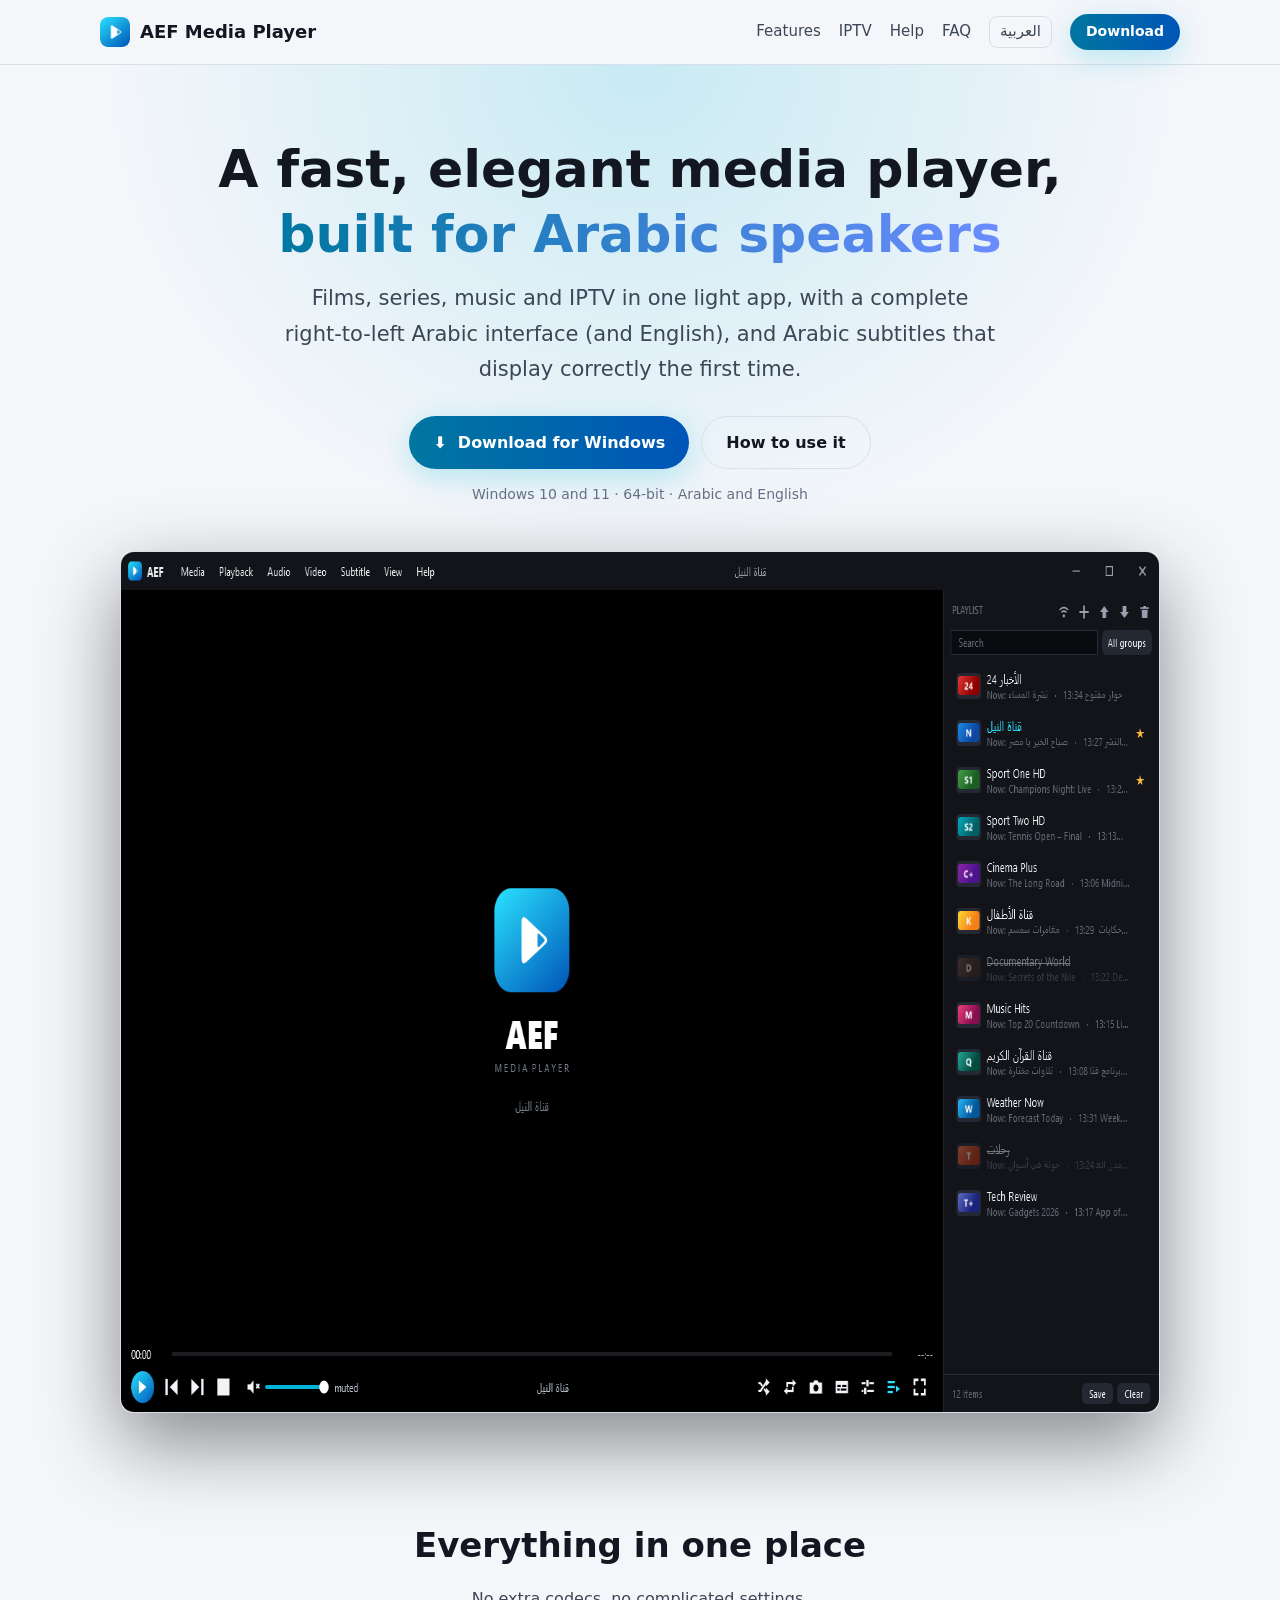
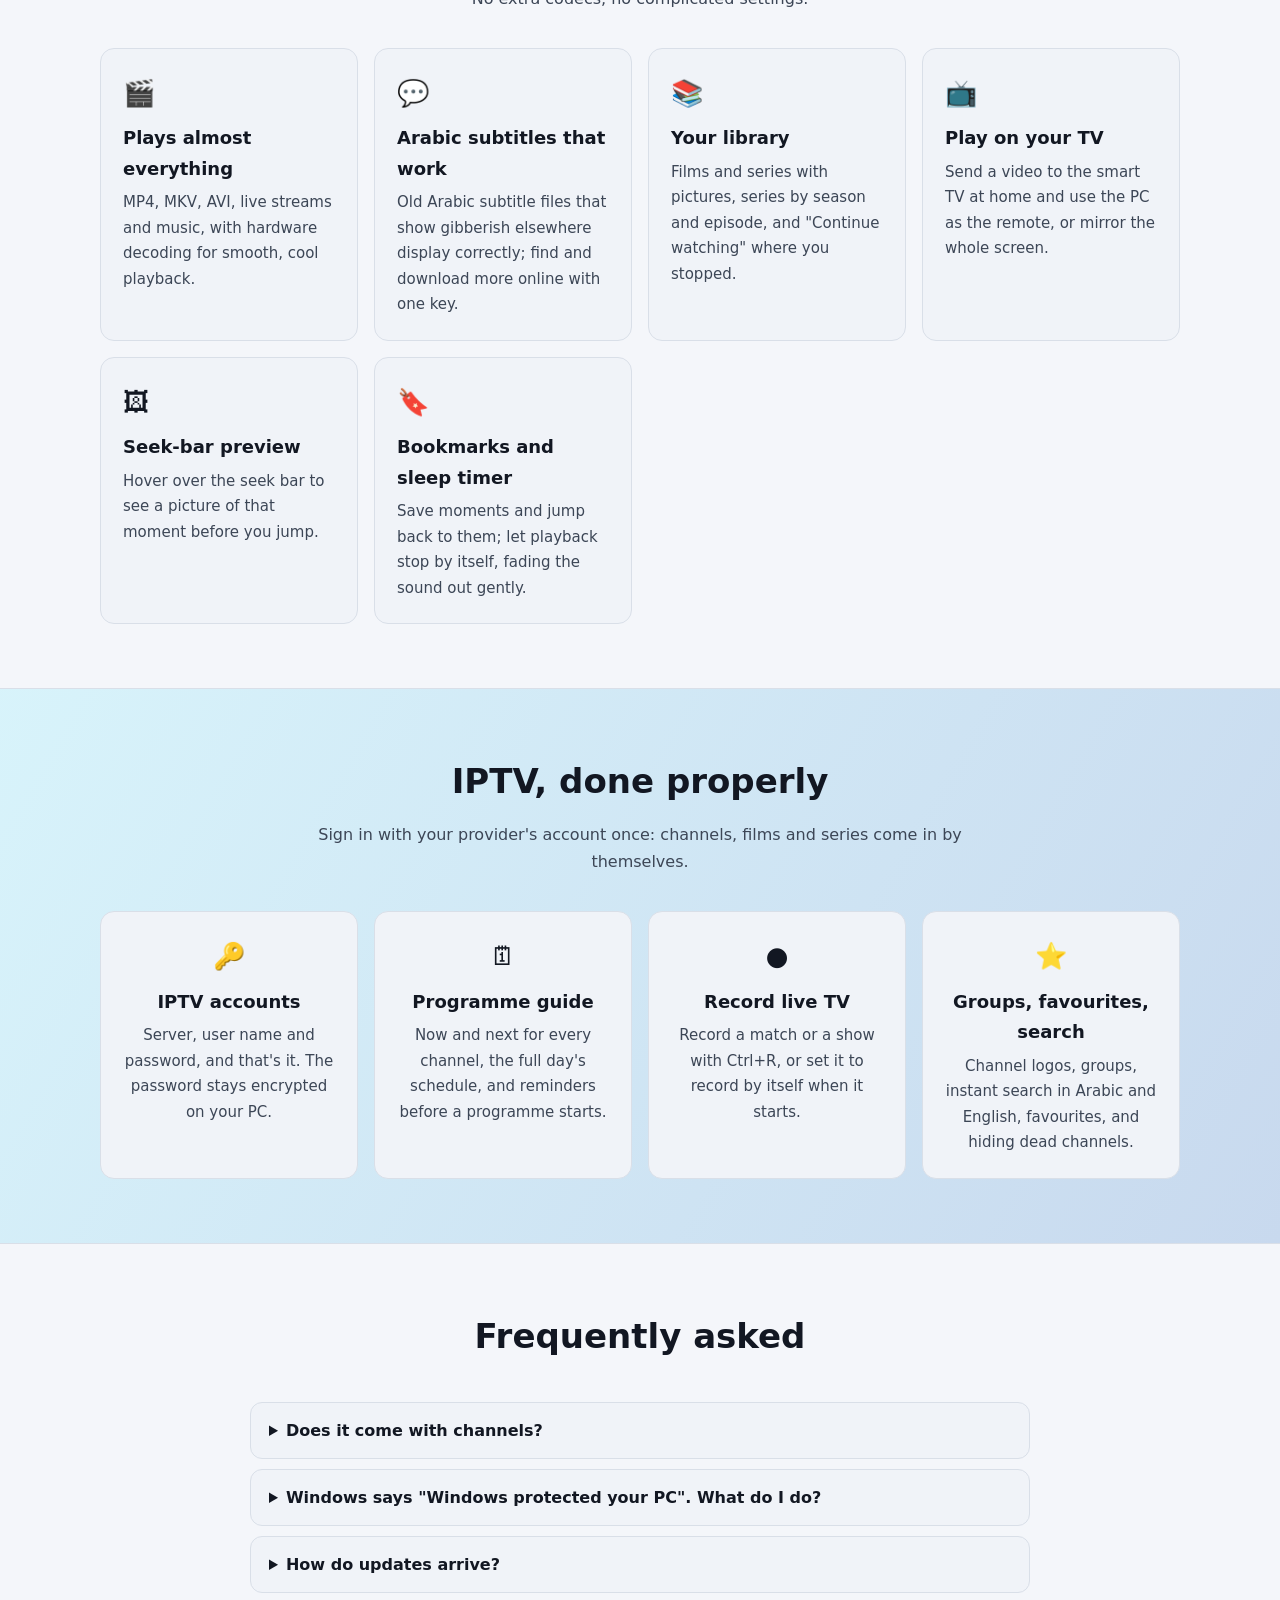
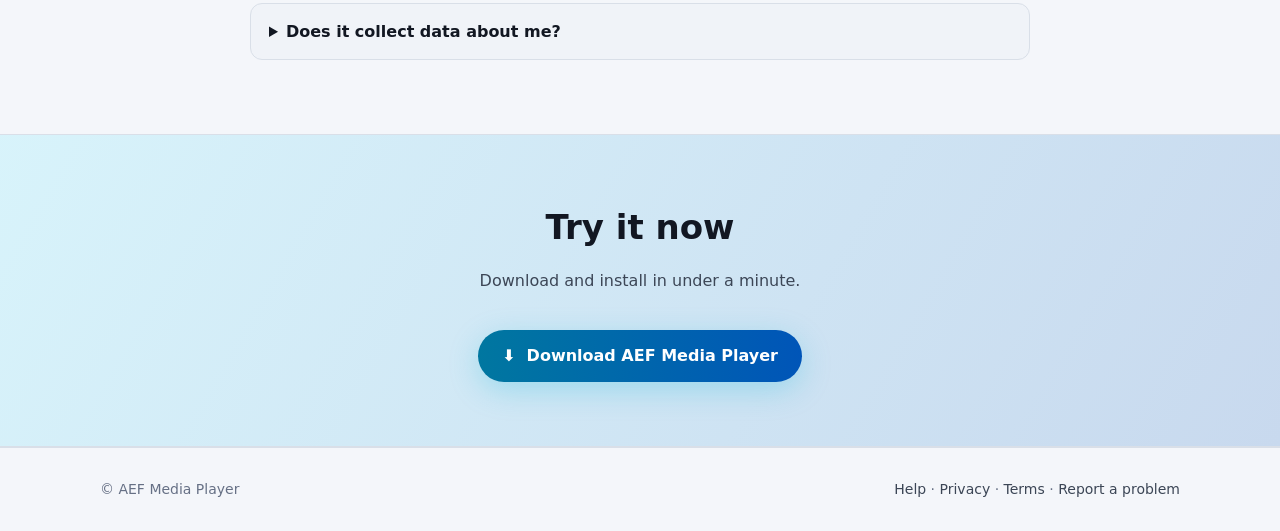
==== docs/en/index.html @ c0abb279 "Website: home, help, privacy and terms pages (Arabic and English) Co-Authored-By: Claude Opus 5.5 <n" ====
<!doctype html>
<html lang="en" dir="ltr">
<head>
<meta charset="utf-8">
<meta name="viewport" content="width=device-width, initial-scale=1">
<title>AEF Media Player — video, music and IPTV for Windows</title>
<meta name="description" content="A fast, elegant media player for Windows: video, music and IPTV, with a full Arabic interface and Arabic subtitles that just work. No ads.">
<meta property="og:title" content="AEF Media Player">
<meta property="og:description" content="Video, music and IPTV for Windows, made for Arabic speakers.">
<meta property="og:image" content="../assets/banner.png">
<link rel="icon" href="../assets/logo.png">
<link rel="alternate" hreflang="ar" href="../">
<link rel="stylesheet" href="../style.css">
</head>
<body>
<header class="top"><div class="wrap">
  <a class="brand" href="./"><img src="../assets/logo.png" alt="">AEF Media Player</a>
  <nav>
    <a href="#features">Features</a>
    <a href="#iptv">IPTV</a>
    <a href="help.html">Help</a>
    <a href="#faq">FAQ</a>
    <a class="lang" href="../" hreflang="ar">العربية</a>
    <a class="btn primary small cta" href="https://github.com/merofarahat923-coder/aef-media-player-releases/releases/latest">Download</a>
  </nav>
</div></header>

<main>
<div class="hero"><div class="wrap">
  <h1>A fast, elegant media player,<br><span>built for Arabic speakers</span></h1>
  <p class="lead">Films, series, music and IPTV in one light app, with a complete right-to-left Arabic interface (and English), and Arabic subtitles that display correctly the first time.</p>
  <div class="actions">
    <a class="btn primary" href="https://github.com/merofarahat923-coder/aef-media-player-releases/releases/latest">⬇&nbsp; Download for Windows</a>
    <a class="btn ghost" href="help.html">How to use it</a>
  </div>
  <div class="meta">Windows 10 and 11 · 64-bit · Arabic and English</div>
  <div class="shot"><img src="../assets/screenshot-en.png" alt="AEF Media Player with a channel list, logos and the programme guide" width="1440" height="860"></div>
</div></div>

<section id="features"><div class="wrap">
  <h2>Everything in one place</h2>
  <p class="sub">No extra codecs, no complicated settings.</p>
  <div class="grid">
    <div class="card"><div class="icon">🎬</div><h3>Plays almost everything</h3><p>MP4, MKV, AVI, live streams and music, with hardware decoding for smooth, cool playback.</p></div>
    <div class="card"><div class="icon">💬</div><h3>Arabic subtitles that work</h3><p>Old Arabic subtitle files that show gibberish elsewhere display correctly; find and download more online with one key.</p></div>
    <div class="card"><div class="icon">📚</div><h3>Your library</h3><p>Films and series with pictures, series by season and episode, and "Continue watching" where you stopped.</p></div>
    <div class="card"><div class="icon">📺</div><h3>Play on your TV</h3><p>Send a video to the smart TV at home and use the PC as the remote, or mirror the whole screen.</p></div>
    <div class="card"><div class="icon">🖼</div><h3>Seek-bar preview</h3><p>Hover over the seek bar to see a picture of that moment before you jump.</p></div>
    <div class="card"><div class="icon">🔖</div><h3>Bookmarks and sleep timer</h3><p>Save moments and jump back to them; let playback stop by itself, fading the sound out gently.</p></div>
  </div>
</div></section>

<section id="iptv" class="band"><div class="wrap">
  <h2>IPTV, done properly</h2>
  <p class="sub">Sign in with your provider's account once: channels, films and series come in by themselves.</p>
  <div class="grid">
    <div class="card"><div class="icon">🔑</div><h3>IPTV accounts</h3><p>Server, user name and password, and that's it. The password stays encrypted on your PC.</p></div>
    <div class="card"><div class="icon">🗓</div><h3>Programme guide</h3><p>Now and next for every channel, the full day's schedule, and reminders before a programme starts.</p></div>
    <div class="card"><div class="icon">●</div><h3>Record live TV</h3><p>Record a match or a show with Ctrl+R, or set it to record by itself when it starts.</p></div>
    <div class="card"><div class="icon">⭐</div><h3>Groups, favourites, search</h3><p>Channel logos, groups, instant search in Arabic and English, favourites, and hiding dead channels.</p></div>
  </div>
</div></section>

<section id="faq"><div class="wrap" style="max-width:820px">
  <h2>Frequently asked</h2>
  <p class="sub"></p>
  <details><summary>Does it come with channels?</summary><p>No. It is a player: it plays the channel list or IPTV account you get from your provider.</p></details>
  <details><summary>Windows says "Windows protected your PC". What do I do?</summary><p>Click "More info", then "Run anyway". This appears for new apps that are not yet code-signed.</p></details>
  <details><summary>How do updates arrive?</summary><p>The player checks once a day and offers new versions; every update is verified before it is installed.</p></details>
  <details><summary>Does it collect data about me?</summary><p>No. The <a href="privacy.html">privacy policy</a> lists exactly what it connects to and why.</p></details>
</div></section>

<section class="band"><div class="wrap">
  <h2>Try it now</h2>
  <p class="sub">Download and install in under a minute.</p>
  <div style="text-align:center"><a class="btn primary" href="https://github.com/merofarahat923-coder/aef-media-player-releases/releases/latest">⬇&nbsp; Download AEF Media Player</a></div>
</div></section>
</main>

<footer><div class="wrap">
  <div>© AEF Media Player</div>
  <div><a href="help.html">Help</a> · <a href="privacy.html">Privacy</a> · <a href="terms.html">Terms</a> · <a href="https://github.com/merofarahat923-coder/aef-media-player-releases/issues/new">Report a problem</a></div>
</div></footer>
</body>
</html>
---- docs/style.css ----
:root {
  --bg0: #0B0E15; --bg1: #10141D; --bg2: #171C28; --bg3: #222937; --line: #2A3242;
  --text: #EEF2F8; --mid: #B4BDCB; --low: #8590A2; --accent: #00B4D8; --accent-hi: #2BE3FF; --blue: #0055B8;
  --radius: 14px;
}
@media (prefers-color-scheme: light) {
  :root:not([data-theme="dark"]) {
    --bg0: #F4F6FA; --bg1: #FFFFFF; --bg2: #F0F3F8; --bg3: #E3E8F0; --line: #D9DFE8;
    --text: #121722; --mid: #3C4656; --low: #667085; --accent: #0091B3; --accent-hi: #0077A0;
  }
}
* { box-sizing: border-box; }
html { scroll-behavior: smooth; }
body {
  margin: 0; background: var(--bg0); color: var(--text);
  font: 16px/1.7 "Segoe UI", "Segoe UI Arabic", Tahoma, system-ui, sans-serif;
}
a { color: var(--accent-hi); text-decoration: none; }
a:hover { text-decoration: underline; }
img { max-width: 100%; display: block; }
.wrap { max-width: 1120px; margin: 0 auto; padding: 0 20px; }

/* Header */
header.top { position: sticky; top: 0; z-index: 10; background: color-mix(in srgb, var(--bg0) 88%, transparent); backdrop-filter: blur(10px); border-bottom: 1px solid var(--line); }
header.top .wrap { display: flex; align-items: center; gap: 22px; height: 64px; }
.brand { display: flex; align-items: center; gap: 10px; font-weight: 700; font-size: 18px; color: var(--text); }
.brand img { width: 30px; height: 30px; border-radius: 8px; }
header nav { display: flex; gap: 18px; margin-inline-start: auto; align-items: center; }
header nav a { color: var(--mid); font-size: 15px; }
header nav a.lang { border: 1px solid var(--line); border-radius: 8px; padding: 2px 10px; }
@media (max-width: 720px) { header nav a:not(.lang):not(.cta) { display: none; } }

.btn { display: inline-flex; align-items: center; gap: 10px; padding: 12px 24px; border-radius: 999px; font-weight: 600; font-size: 16px; border: 0; cursor: pointer; }
.btn.primary { background: linear-gradient(90deg, var(--accent-hi), var(--blue)); color: #fff; box-shadow: 0 8px 30px rgba(0, 180, 216, .25); }
.btn.primary:hover { text-decoration: none; filter: brightness(1.08); }
.btn.ghost { border: 1px solid var(--line); color: var(--text); }
.btn.small { padding: 6px 16px; font-size: 14px; }

/* Hero */
.hero { padding: 72px 0 40px; text-align: center; background: radial-gradient(60% 50% at 50% 0%, rgba(0, 180, 216, .18), transparent 70%); }
.hero h1 { font-size: clamp(30px, 5vw, 52px); line-height: 1.25; margin: 0 0 14px; }
.hero h1 span { background: linear-gradient(90deg, var(--accent-hi), #6B8CFF); -webkit-background-clip: text; background-clip: text; color: transparent; }
.hero p.lead { font-size: clamp(17px, 2.2vw, 21px); color: var(--mid); max-width: 720px; margin: 0 auto 28px; }
.hero .actions { display: flex; gap: 12px; justify-content: center; flex-wrap: wrap; }
.hero .meta { color: var(--low); font-size: 14px; margin-top: 14px; }
.shot { margin: 44px auto 0; border-radius: var(--radius); overflow: hidden; border: 1px solid var(--line); box-shadow: 0 30px 80px rgba(0, 0, 0, .45); max-width: 1040px; }

/* Sections */
section { padding: 64px 0; }
section h2 { font-size: clamp(24px, 3.4vw, 34px); text-align: center; margin: 0 0 10px; }
section p.sub { text-align: center; color: var(--mid); margin: 0 auto 36px; max-width: 680px; }
.grid { display: grid; grid-template-columns: repeat(auto-fit, minmax(240px, 1fr)); gap: 16px; }
.card { background: var(--bg2); border: 1px solid var(--line); border-radius: var(--radius); padding: 22px; }
.card .icon { font-size: 26px; }
.card h3 { margin: 8px 0 6px; font-size: 18px; }
.card p { margin: 0; color: var(--mid); font-size: 15px; }
.pair { display: grid; grid-template-columns: 1fr 1fr; gap: 16px; }
@media (max-width: 800px) { .pair { grid-template-columns: 1fr; } }
.pair img { border-radius: var(--radius); border: 1px solid var(--line); }

/* FAQ */
details { background: var(--bg2); border: 1px solid var(--line); border-radius: 12px; padding: 14px 18px; margin-bottom: 10px; }
summary { cursor: pointer; font-weight: 600; }
details p { color: var(--mid); margin: 10px 0 0; }

/* Download band */
.band { background: linear-gradient(120deg, rgba(43, 227, 255, .14), rgba(0, 85, 184, .18)); border-block: 1px solid var(--line); text-align: center; }

/* Documents (help, privacy, terms) */
.doc { max-width: 820px; margin: 0 auto; padding: 48px 20px 80px; }
.doc h1 { font-size: 34px; margin: 0 0 6px; }
.doc .updated { color: var(--low); font-size: 14px; margin-bottom: 30px; }
.doc h2 { font-size: 22px; margin: 36px 0 10px; text-align: start; }
.doc h3 { font-size: 17px; margin: 22px 0 6px; }
.doc p, .doc li { color: var(--mid); }
.doc .note { background: var(--bg2); border-inline-start: 4px solid var(--accent); border-radius: 8px; padding: 12px 16px; color: var(--mid); }
.doc table { width: 100%; border-collapse: collapse; margin: 10px 0; }
.doc td, .doc th { border-bottom: 1px solid var(--line); padding: 8px 6px; text-align: start; color: var(--mid); }
kbd { background: var(--bg3); border: 1px solid var(--line); border-bottom-width: 2px; border-radius: 6px; padding: 1px 7px; font: 13px Consolas, monospace; color: var(--text); white-space: nowrap; }
.toc { display: flex; flex-wrap: wrap; gap: 8px; margin: 10px 0 20px; }
.toc a { background: var(--bg2); border: 1px solid var(--line); border-radius: 999px; padding: 3px 12px; font-size: 14px; color: var(--mid); }

footer { border-top: 1px solid var(--line); padding: 30px 0; color: var(--low); font-size: 14px; }
footer .wrap { display: flex; flex-wrap: wrap; gap: 18px; justify-content: space-between; }
footer a { color: var(--mid); }
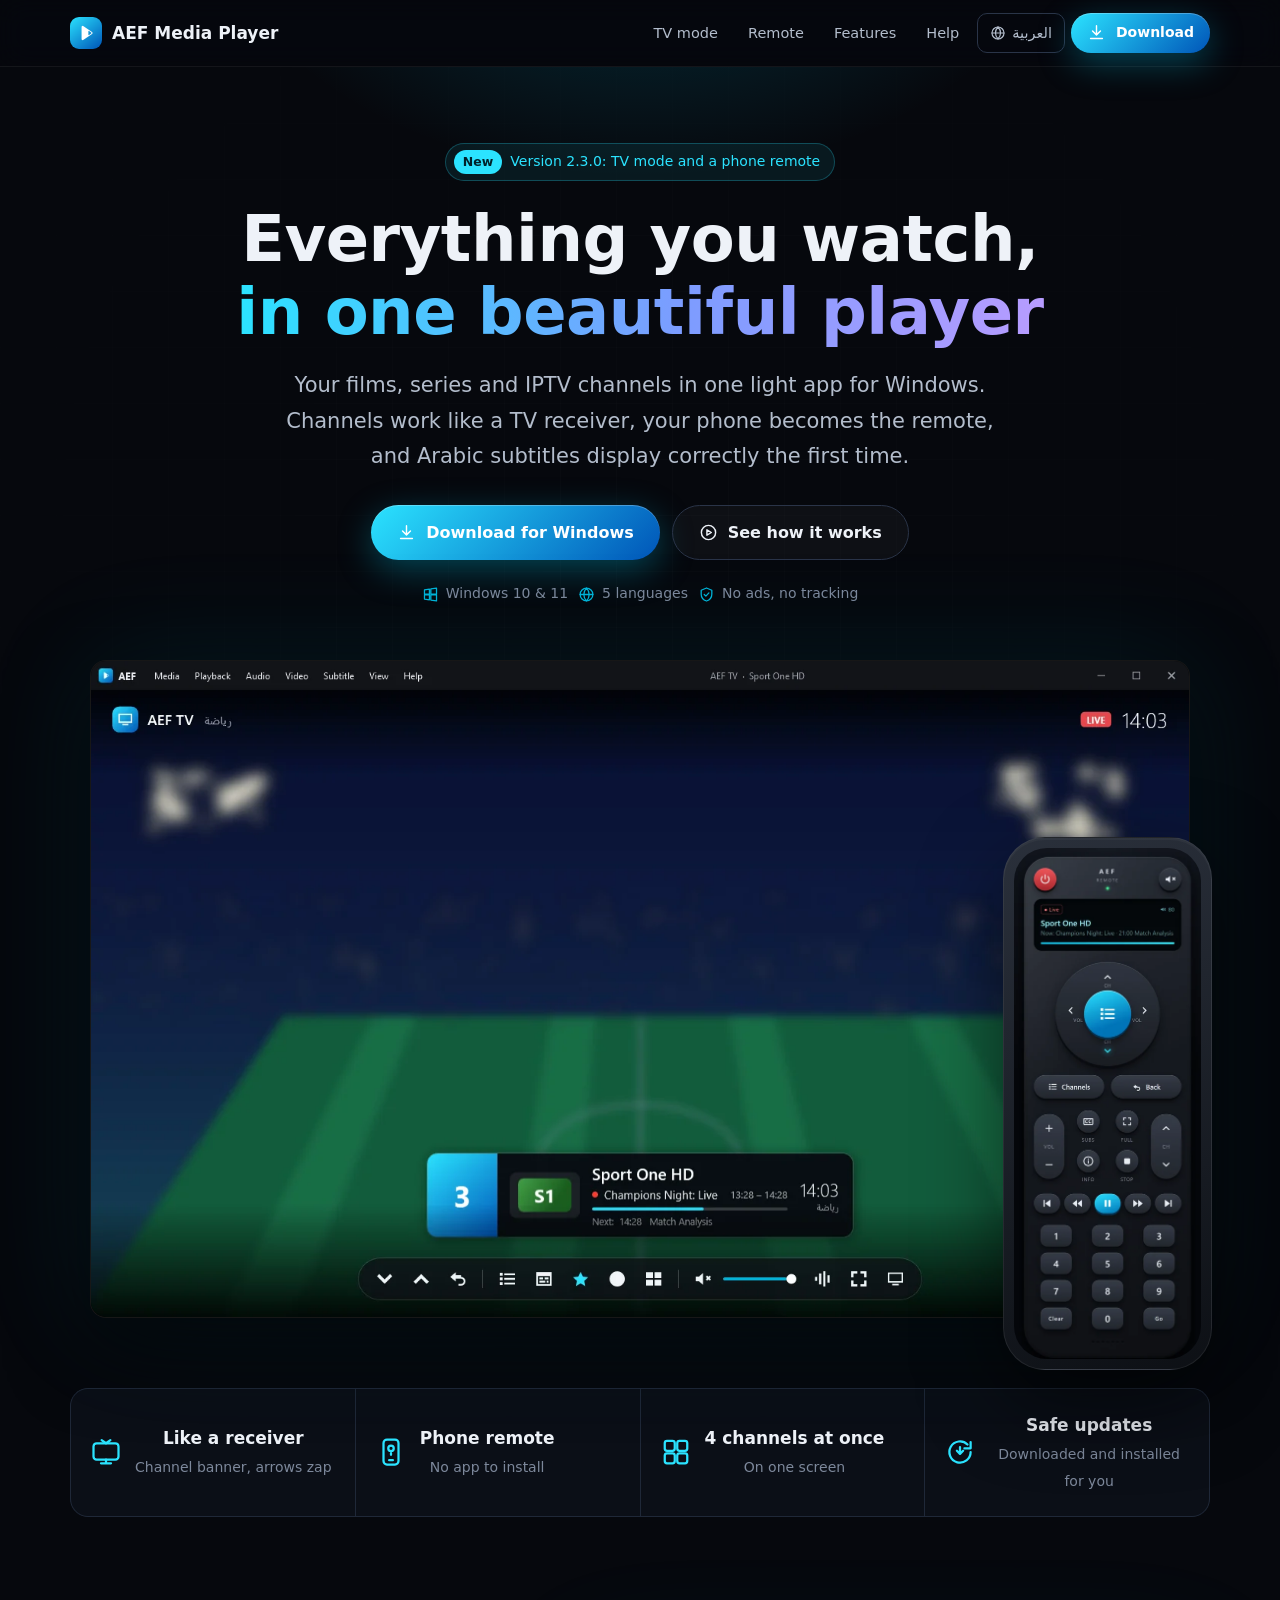
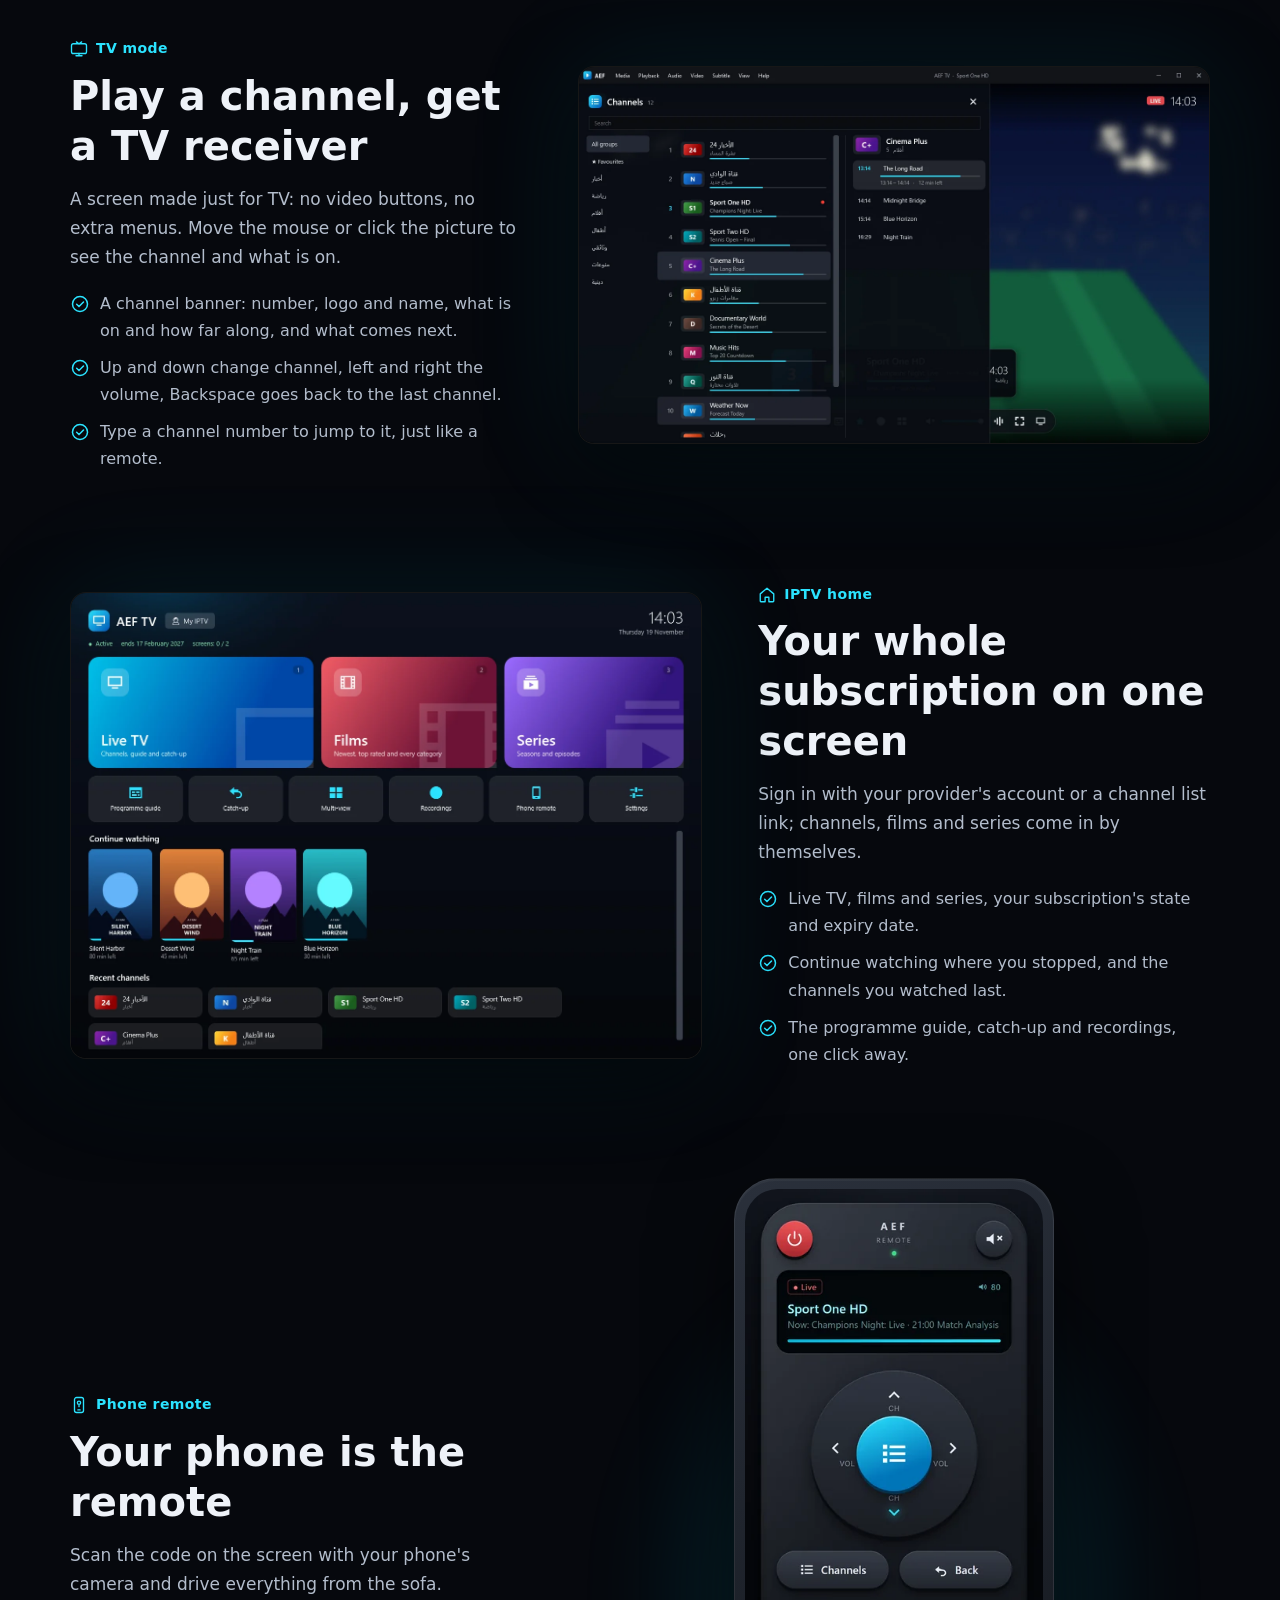
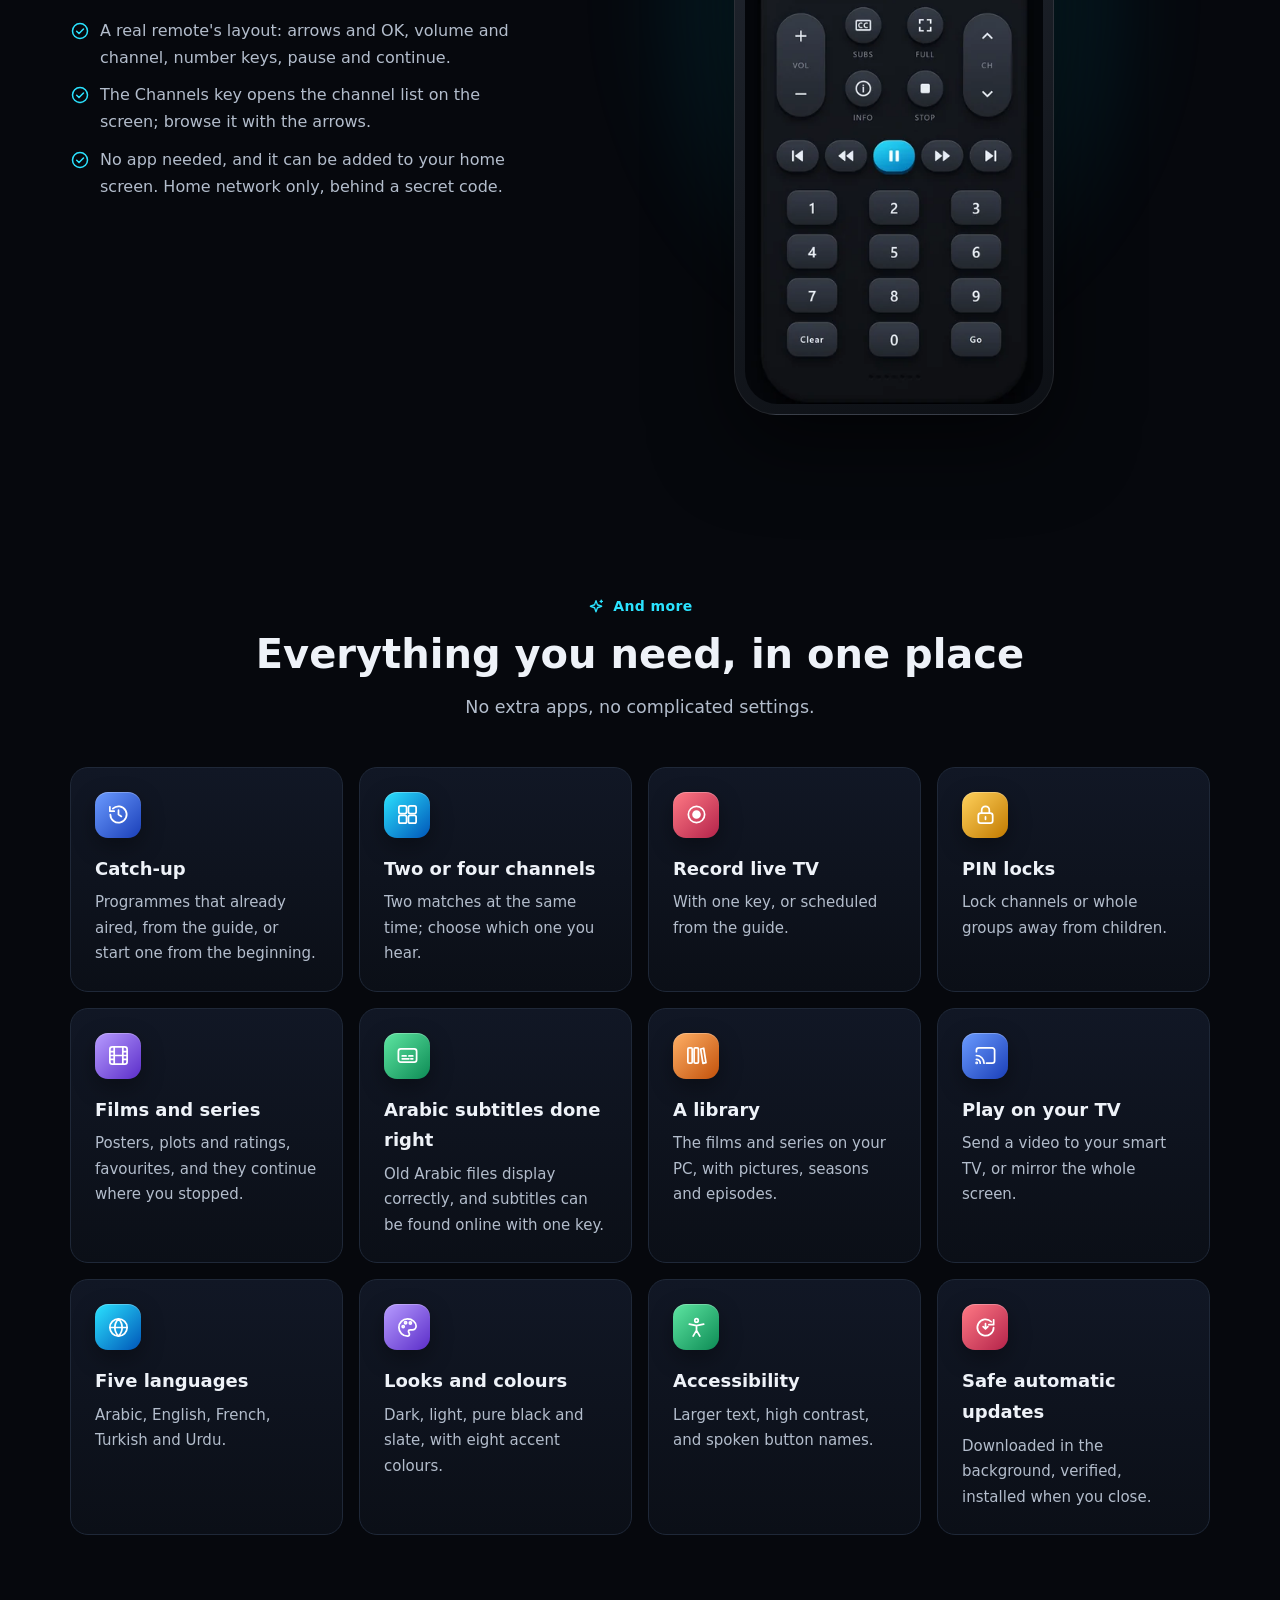
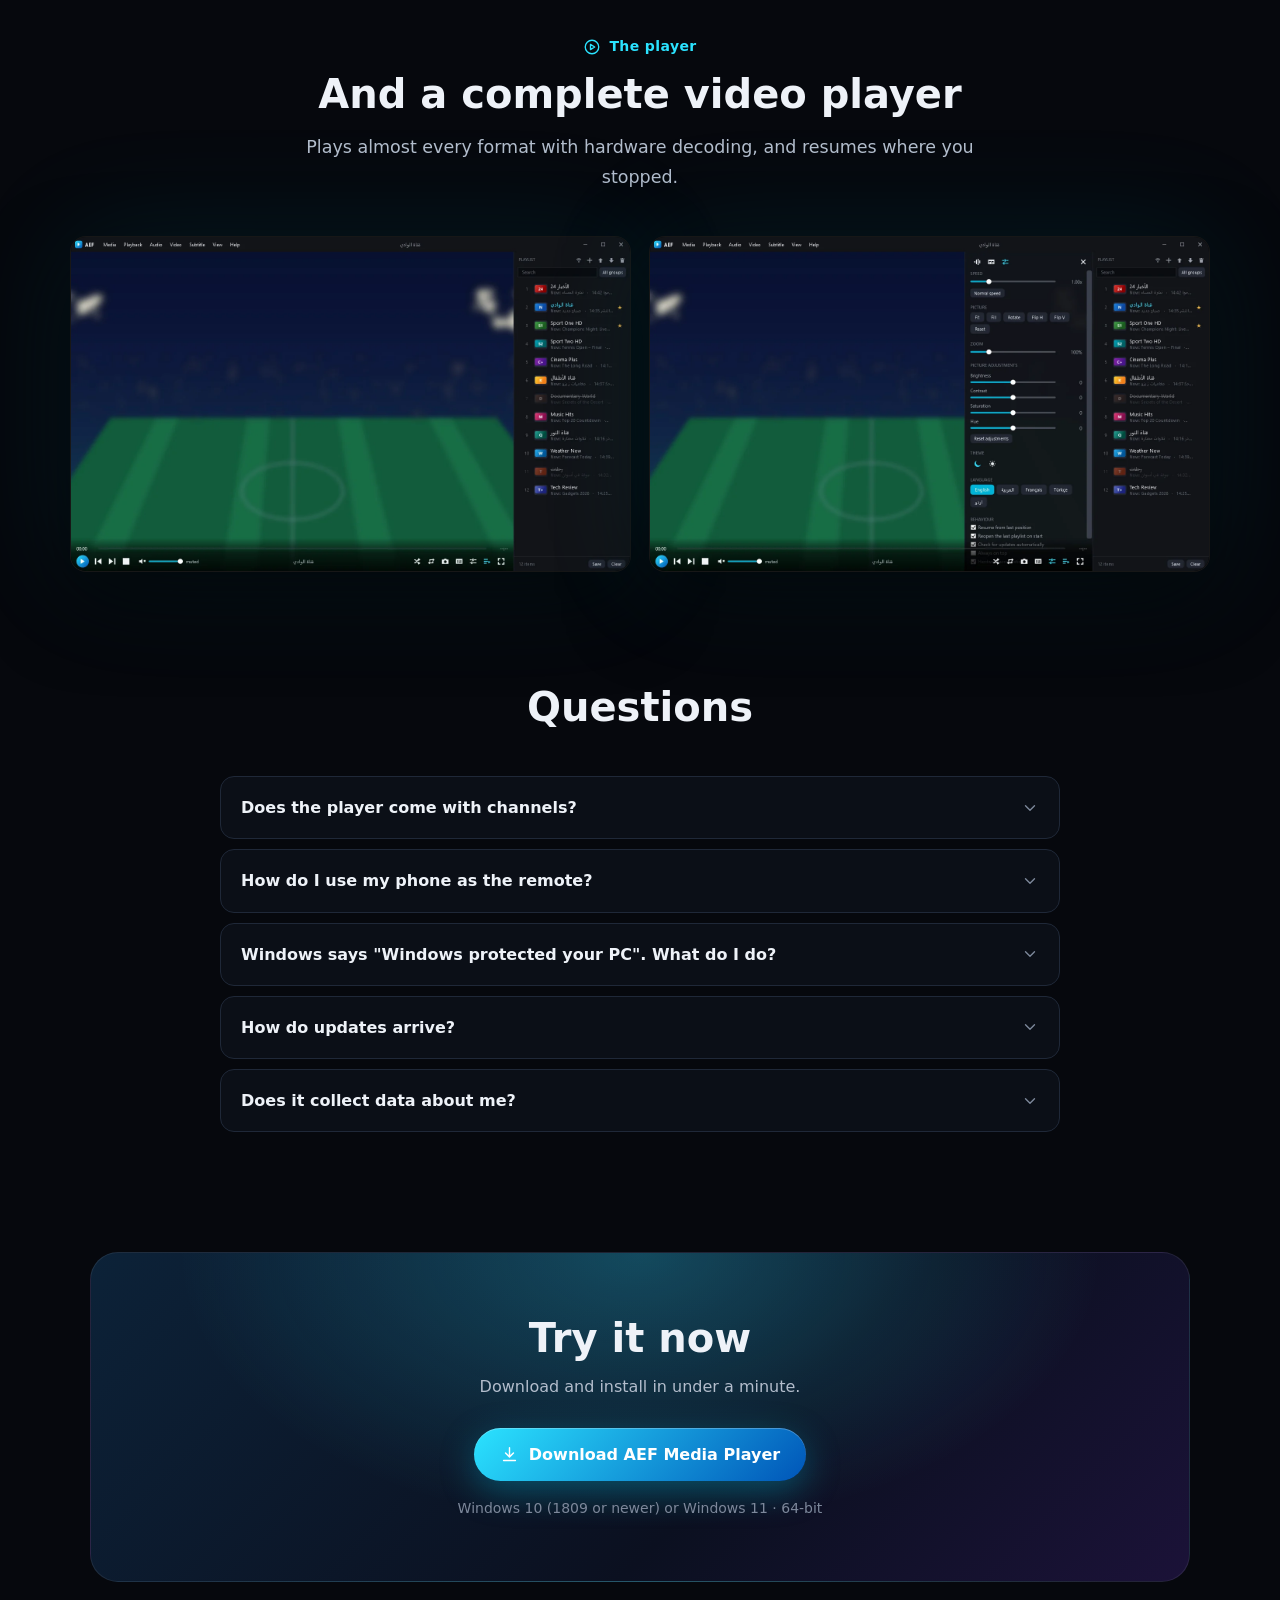
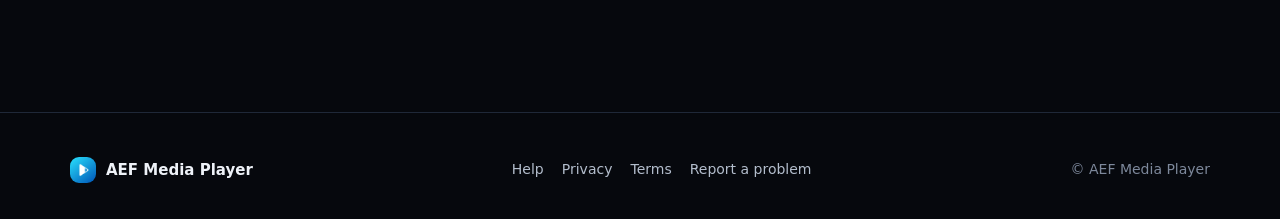
==== commit f1051b89: "Website and README redesigned for 2.3.0: modern layout, line icons, new pictures (TV mode, IPTV home" ====
--- a/docs/en/index.html
+++ b/docs/en/index.html
@@ -3,10 +3,11 @@
 <head>
 <meta charset="utf-8">
 <meta name="viewport" content="width=device-width, initial-scale=1">
-<title>AEF Media Player — video, music and IPTV for Windows</title>
-<meta name="description" content="A fast, elegant media player for Windows: video, music and IPTV, with a full Arabic interface and Arabic subtitles that just work. No ads.">
+<title>AEF Media Player — video, music and IPTV player for Windows</title>
+<meta name="description" content="A video, music and IPTV player for Windows: a TV-receiver mode for channels, a phone remote, programme guide, films and series, and Arabic subtitles that display correctly. No ads.">
+<meta name="theme-color" content="#06080D">
 <meta property="og:title" content="AEF Media Player">
-<meta property="og:description" content="Video, music and IPTV for Windows, made for Arabic speakers.">
+<meta property="og:description" content="Video, music and IPTV player for Windows">
 <meta property="og:image" content="../assets/banner.png">
 <link rel="icon" href="../assets/logo.png">
 <link rel="alternate" hreflang="ar" href="../">
@@ -16,70 +17,142 @@
 <header class="top"><div class="wrap">
   <a class="brand" href="./"><img src="../assets/logo.png" alt="">AEF Media Player</a>
   <nav>
-    <a href="#features">Features</a>
-    <a href="#iptv">IPTV</a>
-    <a href="help.html">Help</a>
-    <a href="#faq">FAQ</a>
-    <a class="lang" href="../" hreflang="ar">العربية</a>
-    <a class="btn primary small cta" href="https://github.com/merofarahat923-coder/aef-media-player-releases/releases/latest">Download</a>
+    <a class="hide-sm" href="#tv">TV mode</a>
+    <a class="hide-sm" href="#remote">Remote</a>
+    <a class="hide-sm" href="#features">Features</a>
+    <a class="hide-sm" href="help.html">Help</a>
+    <a class="lang" href="../" hreflang="ar"><svg class="ico"><use href="../assets/icons.svg#globe"/></svg><span>العربية</span></a>
+    <a class="btn primary small" href="https://github.com/merofarahat923-coder/aef-media-player-releases/releases/latest"><svg class="ico"><use href="../assets/icons.svg#download"/></svg>Download</a>
   </nav>
 </div></header>
 
 <main>
 <div class="hero"><div class="wrap">
-  <h1>A fast, elegant media player,<br><span>built for Arabic speakers</span></h1>
-  <p class="lead">Films, series, music and IPTV in one light app, with a complete right-to-left Arabic interface (and English), and Arabic subtitles that display correctly the first time.</p>
+  <a class="pill" href="https://github.com/merofarahat923-coder/aef-media-player-releases/releases/latest"><b>New</b> Version 2.3.0: TV mode and a phone remote</a>
+  <h1>Everything you watch,<br><span class="grad">in one beautiful player</span></h1>
+  <p class="lead">Your films, series and IPTV channels in one light app for Windows. Channels work like a TV receiver, your phone becomes the remote, and Arabic subtitles display correctly the first time.</p>
   <div class="actions">
-    <a class="btn primary" href="https://github.com/merofarahat923-coder/aef-media-player-releases/releases/latest">⬇&nbsp; Download for Windows</a>
-    <a class="btn ghost" href="help.html">How to use it</a>
+    <a class="btn primary" href="https://github.com/merofarahat923-coder/aef-media-player-releases/releases/latest"><svg class="ico"><use href="../assets/icons.svg#download"/></svg>Download for Windows</a>
+    <a class="btn ghost" href="#tv"><svg class="ico"><use href="../assets/icons.svg#play"/></svg>See how it works</a>
   </div>
-  <div class="meta">Windows 10 and 11 · 64-bit · Arabic and English</div>
-  <div class="shot"><img src="../assets/screenshot-en.png" alt="AEF Media Player with a channel list, logos and the programme guide" width="1440" height="860"></div>
+  <div class="chips">
+    <span><svg class="ico"><use href="../assets/icons.svg#windows"/></svg>Windows 10 &amp; 11</span>
+    <span><svg class="ico"><use href="../assets/icons.svg#globe"/></svg>5 languages</span>
+    <span><svg class="ico"><use href="../assets/icons.svg#shield"/></svg>No ads, no tracking</span>
+  </div>
+  <div class="stage">
+    <div class="frame"><img src="../assets/tv-en.webp" alt="TV mode: the channel banner with number, name and what is on, and the TV buttons below" width="1440" height="860"></div>
+    <div class="phone"><div class="phoneframe"><img src="../assets/remote-en.webp" alt="The phone remote" width="380" height="1040" loading="lazy"></div></div>
+  </div>
+  <div class="facts">
+    <div><svg class="ico"><use href="../assets/icons.svg#tv"/></svg><p style="margin:0"><b>Like a receiver</b><span>Channel banner, arrows zap</span></p></div>
+    <div><svg class="ico"><use href="../assets/icons.svg#phone"/></svg><p style="margin:0"><b>Phone remote</b><span>No app to install</span></p></div>
+    <div><svg class="ico"><use href="../assets/icons.svg#grid"/></svg><p style="margin:0"><b>4 channels at once</b><span>On one screen</span></p></div>
+    <div><svg class="ico"><use href="../assets/icons.svg#update"/></svg><p style="margin:0"><b>Safe updates</b><span>Downloaded and installed for you</span></p></div>
+  </div>
 </div></div>
 
+<section id="tv"><div class="wrap spot">
+  <div class="text">
+    <div class="eyebrow"><svg class="ico"><use href="../assets/icons.svg#tv"/></svg>TV mode</div>
+    <h2>Play a channel, get a TV receiver</h2>
+    <p>A screen made just for TV: no video buttons, no extra menus. Move the mouse or click the picture to see the channel and what is on.</p>
+    <ul>
+      <li><svg class="ico"><use href="../assets/icons.svg#check"/></svg>A channel banner: number, logo and name, what is on and how far along, and what comes next.</li>
+      <li><svg class="ico"><use href="../assets/icons.svg#check"/></svg>Up and down change channel, left and right the volume, Backspace goes back to the last channel.</li>
+      <li><svg class="ico"><use href="../assets/icons.svg#check"/></svg>Type a channel number to jump to it, just like a remote.</li>
+    </ul>
+  </div>
+  <div class="shot"><div class="frame"><img src="../assets/tv-list-en.webp" alt="The channel list over the picture: groups, channels with logos, and the chosen channel's programme guide" width="1440" height="860" loading="lazy"></div></div>
+</div></section>
+
+<section id="home" style="padding-top:20px"><div class="wrap spot flip">
+  <div class="text">
+    <div class="eyebrow"><svg class="ico"><use href="../assets/icons.svg#home"/></svg>IPTV home</div>
+    <h2>Your whole subscription on one screen</h2>
+    <p>Sign in with your provider's account or a channel list link; channels, films and series come in by themselves.</p>
+    <ul>
+      <li><svg class="ico"><use href="../assets/icons.svg#check"/></svg>Live TV, films and series, your subscription's state and expiry date.</li>
+      <li><svg class="ico"><use href="../assets/icons.svg#check"/></svg>Continue watching where you stopped, and the channels you watched last.</li>
+      <li><svg class="ico"><use href="../assets/icons.svg#check"/></svg>The programme guide, catch-up and recordings, one click away.</li>
+    </ul>
+  </div>
+  <div class="shot"><div class="frame"><img src="../assets/home-en.webp" alt="The IPTV home screen: Live TV, films, series and Continue watching" width="1320" height="1000" loading="lazy"></div></div>
+</div></section>
+
+<section id="remote" style="padding-top:20px"><div class="wrap spot">
+  <div class="text">
+    <div class="eyebrow"><svg class="ico"><use href="../assets/icons.svg#phone"/></svg>Phone remote</div>
+    <h2>Your phone is the remote</h2>
+    <p>Scan the code on the screen with your phone's camera and drive everything from the sofa.</p>
+    <ul>
+      <li><svg class="ico"><use href="../assets/icons.svg#check"/></svg>A real remote's layout: arrows and OK, volume and channel, number keys, pause and continue.</li>
+      <li><svg class="ico"><use href="../assets/icons.svg#check"/></svg>The Channels key opens the channel list on the screen; browse it with the arrows.</li>
+      <li><svg class="ico"><use href="../assets/icons.svg#check"/></svg>No app needed, and it can be added to your home screen. Home network only, behind a secret code.</li>
+    </ul>
+  </div>
+  <div class="shot"><div class="phoneframe"><img src="../assets/remote-en.webp" alt="The phone remote, laid out like a real one" width="380" height="1040" loading="lazy"></div></div>
+</div></section>
+
 <section id="features"><div class="wrap">
-  <h2>Everything in one place</h2>
-  <p class="sub">No extra codecs, no complicated settings.</p>
+  <div class="center">
+    <div class="eyebrow"><svg class="ico"><use href="../assets/icons.svg#spark"/></svg>And more</div>
+    <h2>Everything you need, in one place</h2>
+    <p class="sub">No extra apps, no complicated settings.</p>
+  </div>
   <div class="grid">
-    <div class="card"><div class="icon">🎬</div><h3>Plays almost everything</h3><p>MP4, MKV, AVI, live streams and music, with hardware decoding for smooth, cool playback.</p></div>
-    <div class="card"><div class="icon">💬</div><h3>Arabic subtitles that work</h3><p>Old Arabic subtitle files that show gibberish elsewhere display correctly; find and download more online with one key.</p></div>
-    <div class="card"><div class="icon">📚</div><h3>Your library</h3><p>Films and series with pictures, series by season and episode, and "Continue watching" where you stopped.</p></div>
-    <div class="card"><div class="icon">📺</div><h3>Play on your TV</h3><p>Send a video to the smart TV at home and use the PC as the remote, or mirror the whole screen.</p></div>
-    <div class="card"><div class="icon">🖼</div><h3>Seek-bar preview</h3><p>Hover over the seek bar to see a picture of that moment before you jump.</p></div>
-    <div class="card"><div class="icon">🔖</div><h3>Bookmarks and sleep timer</h3><p>Save moments and jump back to them; let playback stop by itself, fading the sound out gently.</p></div>
+    <div class="card"><div class="badge c-blue"><svg class="ico"><use href="../assets/icons.svg#catchup"/></svg></div><h3>Catch-up</h3><p>Programmes that already aired, from the guide, or start one from the beginning.</p></div>
+    <div class="card"><div class="badge"><svg class="ico"><use href="../assets/icons.svg#grid"/></svg></div><h3>Two or four channels</h3><p>Two matches at the same time; choose which one you hear.</p></div>
+    <div class="card"><div class="badge c-rose"><svg class="ico"><use href="../assets/icons.svg#record"/></svg></div><h3>Record live TV</h3><p>With one key, or scheduled from the guide.</p></div>
+    <div class="card"><div class="badge c-gold"><svg class="ico"><use href="../assets/icons.svg#lock"/></svg></div><h3>PIN locks</h3><p>Lock channels or whole groups away from children.</p></div>
+    <div class="card"><div class="badge c-violet"><svg class="ico"><use href="../assets/icons.svg#film"/></svg></div><h3>Films and series</h3><p>Posters, plots and ratings, favourites, and they continue where you stopped.</p></div>
+    <div class="card"><div class="badge c-green"><svg class="ico"><use href="../assets/icons.svg#subs"/></svg></div><h3>Arabic subtitles done right</h3><p>Old Arabic files display correctly, and subtitles can be found online with one key.</p></div>
+    <div class="card"><div class="badge c-orange"><svg class="ico"><use href="../assets/icons.svg#library"/></svg></div><h3>A library</h3><p>The films and series on your PC, with pictures, seasons and episodes.</p></div>
+    <div class="card"><div class="badge c-blue"><svg class="ico"><use href="../assets/icons.svg#cast"/></svg></div><h3>Play on your TV</h3><p>Send a video to your smart TV, or mirror the whole screen.</p></div>
+    <div class="card"><div class="badge"><svg class="ico"><use href="../assets/icons.svg#globe"/></svg></div><h3>Five languages</h3><p>Arabic, English, French, Turkish and Urdu.</p></div>
+    <div class="card"><div class="badge c-violet"><svg class="ico"><use href="../assets/icons.svg#palette"/></svg></div><h3>Looks and colours</h3><p>Dark, light, pure black and slate, with eight accent colours.</p></div>
+    <div class="card"><div class="badge c-green"><svg class="ico"><use href="../assets/icons.svg#access"/></svg></div><h3>Accessibility</h3><p>Larger text, high contrast, and spoken button names.</p></div>
+    <div class="card"><div class="badge c-rose"><svg class="ico"><use href="../assets/icons.svg#update"/></svg></div><h3>Safe automatic updates</h3><p>Downloaded in the background, verified, installed when you close.</p></div>
   </div>
 </div></section>
 
-<section id="iptv" class="band"><div class="wrap">
-  <h2>IPTV, done properly</h2>
-  <p class="sub">Sign in with your provider's account once: channels, films and series come in by themselves.</p>
-  <div class="grid">
-    <div class="card"><div class="icon">🔑</div><h3>IPTV accounts</h3><p>Server, user name and password, and that's it. The password stays encrypted on your PC.</p></div>
-    <div class="card"><div class="icon">🗓</div><h3>Programme guide</h3><p>Now and next for every channel, the full day's schedule, and reminders before a programme starts.</p></div>
-    <div class="card"><div class="icon">●</div><h3>Record live TV</h3><p>Record a match or a show with Ctrl+R, or set it to record by itself when it starts.</p></div>
-    <div class="card"><div class="icon">⭐</div><h3>Groups, favourites, search</h3><p>Channel logos, groups, instant search in Arabic and English, favourites, and hiding dead channels.</p></div>
+<section style="padding-top:10px"><div class="wrap">
+  <div class="center">
+    <div class="eyebrow"><svg class="ico"><use href="../assets/icons.svg#play"/></svg>The player</div>
+    <h2>And a complete video player</h2>
+    <p class="sub">Plays almost every format with hardware decoding, and resumes where you stopped.</p>
+  </div>
+  <div class="pair">
+    <div class="frame"><img src="../assets/screenshot-en.webp" alt="The player with the channel list" width="1440" height="860" loading="lazy"></div>
+    <div class="frame"><img src="../assets/screenshot-settings.webp" alt="Picture settings" width="1440" height="860" loading="lazy"></div>
   </div>
 </div></section>
 
-<section id="faq"><div class="wrap" style="max-width:820px">
-  <h2>Frequently asked</h2>
-  <p class="sub"></p>
-  <details><summary>Does it come with channels?</summary><p>No. It is a player: it plays the channel list or IPTV account you get from your provider.</p></details>
-  <details><summary>Windows says "Windows protected your PC". What do I do?</summary><p>Click "More info", then "Run anyway". This appears for new apps that are not yet code-signed.</p></details>
-  <details><summary>How do updates arrive?</summary><p>The player checks once a day and offers new versions; every update is verified before it is installed.</p></details>
-  <details><summary>Does it collect data about me?</summary><p>No. The <a href="privacy.html">privacy policy</a> lists exactly what it connects to and why.</p></details>
+<section id="faq" style="padding-top:20px"><div class="wrap">
+  <div class="center"><h2>Questions</h2><p class="sub"></p></div>
+  <div class="faq">
+    <details><summary>Does the player come with channels?<svg class="ico"><use href="../assets/icons.svg#chevron"/></svg></summary><p>No. It is a player only: it plays the IPTV account or channel list you get from your provider.</p></details>
+    <details><summary>How do I use my phone as the remote?<svg class="ico"><use href="../assets/icons.svg#chevron"/></svg></summary><p>Press <kbd>Ctrl</kbd>+<kbd>J</kbd> in the player and scan the code with your phone's camera. Both must be on the same Wi-Fi. From the remote page you can add it to your home screen.</p></details>
+    <details><summary>Windows says "Windows protected your PC". What do I do?<svg class="ico"><use href="../assets/icons.svg#chevron"/></svg></summary><p>Click "More info", then "Run anyway". This appears for new apps that are not yet code-signed.</p></details>
+    <details><summary>How do updates arrive?<svg class="ico"><use href="../assets/icons.svg#chevron"/></svg></summary><p>Once a day the player checks for a new version; if there is one it downloads it in the background, verifies it, and installs it when you close the player. To be asked first, turn off "Install updates by themselves" in Settings.</p></details>
+    <details><summary>Does it collect data about me?<svg class="ico"><use href="../assets/icons.svg#chevron"/></svg></summary><p>No. The <a href="privacy.html">privacy policy</a> says exactly whom the player talks to, and why.</p></details>
+  </div>
 </div></section>
 
-<section class="band"><div class="wrap">
-  <h2>Try it now</h2>
-  <p class="sub">Download and install in under a minute.</p>
-  <div style="text-align:center"><a class="btn primary" href="https://github.com/merofarahat923-coder/aef-media-player-releases/releases/latest">⬇&nbsp; Download AEF Media Player</a></div>
+<section style="padding-top:20px"><div class="wrap">
+  <div class="cta">
+    <h2>Try it now</h2>
+    <p>Download and install in under a minute.</p>
+    <a class="btn primary" href="https://github.com/merofarahat923-coder/aef-media-player-releases/releases/latest"><svg class="ico"><use href="../assets/icons.svg#download"/></svg>Download AEF Media Player</a>
+    <div class="small">Windows 10 (1809 or newer) or Windows 11 · 64-bit</div>
+  </div>
 </div></section>
 </main>
 
 <footer><div class="wrap">
+  <a class="brand" href="./"><img src="../assets/logo.png" alt="">AEF Media Player</a>
+  <nav><a href="help.html">Help</a><a href="privacy.html">Privacy</a><a href="terms.html">Terms</a><a href="https://github.com/merofarahat923-coder/aef-media-player-releases/issues/new">Report a problem</a></nav>
   <div>© AEF Media Player</div>
-  <div><a href="help.html">Help</a> · <a href="privacy.html">Privacy</a> · <a href="terms.html">Terms</a> · <a href="https://github.com/merofarahat923-coder/aef-media-player-releases/issues/new">Report a problem</a></div>
 </div></footer>
 </body>
 </html>
--- a/docs/style.css
+++ b/docs/style.css
@@ -1,85 +1,179 @@
+/* AEF Media Player website: dark, calm, one accent (the app's cyan), line icons. */
 :root {
-  --bg0: #0B0E15; --bg1: #10141D; --bg2: #171C28; --bg3: #222937; --line: #2A3242;
-  --text: #EEF2F8; --mid: #B4BDCB; --low: #8590A2; --accent: #00B4D8; --accent-hi: #2BE3FF; --blue: #0055B8;
-  --radius: 14px;
-}
-@media (prefers-color-scheme: light) {
-  :root:not([data-theme="dark"]) {
-    --bg0: #F4F6FA; --bg1: #FFFFFF; --bg2: #F0F3F8; --bg3: #E3E8F0; --line: #D9DFE8;
-    --text: #121722; --mid: #3C4656; --low: #667085; --accent: #0091B3; --accent-hi: #0077A0;
-  }
+  --bg0: #06080D; --bg1: #0B0F17; --bg2: #111725; --bg3: #18202F; --line: #1F2838; --line2: #2A3448;
+  --text: #EEF2F8; --mid: #B3BDCC; --low: #7D889B;
+  --accent: #00B4D8; --accent-hi: #2BE3FF; --blue: #0055B8; --violet: #8B5CF6; --rose: #F25C66;
+  --radius: 18px; --radius-sm: 12px;
+  --shadow: 0 30px 80px rgba(0, 0, 0, .55), 0 2px 0 rgba(255, 255, 255, .03) inset;
 }
 * { box-sizing: border-box; }
 html { scroll-behavior: smooth; }
 body {
   margin: 0; background: var(--bg0); color: var(--text);
-  font: 16px/1.7 "Segoe UI", "Segoe UI Arabic", Tahoma, system-ui, sans-serif;
+  font: 16px/1.7 "Segoe UI Variable Text", "Segoe UI", "Segoe UI Arabic", Tahoma, system-ui, sans-serif;
+  -webkit-font-smoothing: antialiased; overflow-x: hidden;
 }
 a { color: var(--accent-hi); text-decoration: none; }
 a:hover { text-decoration: underline; }
-img { max-width: 100%; display: block; }
-.wrap { max-width: 1120px; margin: 0 auto; padding: 0 20px; }
+img { max-width: 100%; display: block; height: auto; }
+.wrap { max-width: 1180px; margin: 0 auto; padding: 0 20px; }
+.ico { width: 22px; height: 22px; fill: none; stroke: currentColor; stroke-width: 1.8; stroke-linecap: round; stroke-linejoin: round; flex: none; }
+.ico.fill { fill: currentColor; stroke: none; }
 
-/* Header */
-header.top { position: sticky; top: 0; z-index: 10; background: color-mix(in srgb, var(--bg0) 88%, transparent); backdrop-filter: blur(10px); border-bottom: 1px solid var(--line); }
-header.top .wrap { display: flex; align-items: center; gap: 22px; height: 64px; }
-.brand { display: flex; align-items: center; gap: 10px; font-weight: 700; font-size: 18px; color: var(--text); }
-.brand img { width: 30px; height: 30px; border-radius: 8px; }
-header nav { display: flex; gap: 18px; margin-inline-start: auto; align-items: center; }
-header nav a { color: var(--mid); font-size: 15px; }
-header nav a.lang { border: 1px solid var(--line); border-radius: 8px; padding: 2px 10px; }
-@media (max-width: 720px) { header nav a:not(.lang):not(.cta) { display: none; } }
+/* ---------- header ---------- */
+header.top { position: sticky; top: 0; z-index: 20; background: rgba(6, 8, 13, .72); backdrop-filter: saturate(160%) blur(14px); -webkit-backdrop-filter: saturate(160%) blur(14px); border-bottom: 1px solid rgba(255, 255, 255, .06); }
+header.top .wrap { display: flex; align-items: center; gap: 22px; height: 66px; }
+.brand { display: flex; align-items: center; gap: 10px; font-weight: 700; font-size: 17px; color: var(--text); white-space: nowrap; }
+.brand:hover { text-decoration: none; }
+.brand img { width: 32px; height: 32px; border-radius: 9px; }
+header nav { display: flex; gap: 6px; margin-inline-start: auto; align-items: center; }
+header nav a { color: var(--mid); font-size: 14.5px; padding: 7px 12px; border-radius: 10px; }
+header nav a:hover { color: var(--text); background: rgba(255, 255, 255, .05); text-decoration: none; }
+header nav a.lang { display: inline-flex; align-items: center; gap: 6px; border: 1px solid var(--line2); }
+header nav a.lang .ico { width: 16px; height: 16px; }
+@media (max-width: 860px) { header nav a.hide-sm { display: none; } }
 
-.btn { display: inline-flex; align-items: center; gap: 10px; padding: 12px 24px; border-radius: 999px; font-weight: 600; font-size: 16px; border: 0; cursor: pointer; }
-.btn.primary { background: linear-gradient(90deg, var(--accent-hi), var(--blue)); color: #fff; box-shadow: 0 8px 30px rgba(0, 180, 216, .25); }
-.btn.primary:hover { text-decoration: none; filter: brightness(1.08); }
-.btn.ghost { border: 1px solid var(--line); color: var(--text); }
-.btn.small { padding: 6px 16px; font-size: 14px; }
+/* ---------- buttons ---------- */
+.btn { display: inline-flex; align-items: center; gap: 10px; padding: 13px 26px; border-radius: 999px; font-weight: 600; font-size: 16px; border: 0; cursor: pointer; transition: transform .15s, box-shadow .15s, filter .15s; color: var(--text); }
+.btn:hover { text-decoration: none; transform: translateY(-1px); }
+.btn.primary { background: linear-gradient(135deg, var(--accent-hi), var(--blue)); color: #fff; box-shadow: 0 10px 34px rgba(0, 180, 216, .35), inset 0 1px 0 rgba(255, 255, 255, .25); }
+.btn.primary:hover { filter: brightness(1.08); box-shadow: 0 14px 40px rgba(0, 180, 216, .45); }
+.btn.ghost { border: 1px solid var(--line2); background: rgba(255, 255, 255, .03); }
+.btn.ghost:hover { background: rgba(255, 255, 255, .07); }
+.btn.small { padding: 8px 16px; font-size: 14px; }
+.btn .ico { width: 19px; height: 19px; }
 
-/* Hero */
-.hero { padding: 72px 0 40px; text-align: center; background: radial-gradient(60% 50% at 50% 0%, rgba(0, 180, 216, .18), transparent 70%); }
-.hero h1 { font-size: clamp(30px, 5vw, 52px); line-height: 1.25; margin: 0 0 14px; }
-.hero h1 span { background: linear-gradient(90deg, var(--accent-hi), #6B8CFF); -webkit-background-clip: text; background-clip: text; color: transparent; }
-.hero p.lead { font-size: clamp(17px, 2.2vw, 21px); color: var(--mid); max-width: 720px; margin: 0 auto 28px; }
-.hero .actions { display: flex; gap: 12px; justify-content: center; flex-wrap: wrap; }
-.hero .meta { color: var(--low); font-size: 14px; margin-top: 14px; }
-.shot { margin: 44px auto 0; border-radius: var(--radius); overflow: hidden; border: 1px solid var(--line); box-shadow: 0 30px 80px rgba(0, 0, 0, .45); max-width: 1040px; }
+/* ---------- hero ---------- */
+.hero { position: relative; padding: 76px 0 30px; text-align: center; overflow: hidden; }
+.hero::before { content: ""; position: absolute; inset: -30% -10% auto; height: 900px; pointer-events: none;
+  background: radial-gradient(40% 45% at 50% 30%, rgba(0, 180, 216, .26), transparent 70%), radial-gradient(30% 35% at 78% 20%, rgba(139, 92, 246, .18), transparent 70%), radial-gradient(28% 30% at 18% 28%, rgba(0, 85, 184, .25), transparent 70%); }
+.hero::after { content: ""; position: absolute; inset: 0; pointer-events: none; opacity: .35;
+  background-image: linear-gradient(rgba(255, 255, 255, .04) 1px, transparent 1px), linear-gradient(90deg, rgba(255, 255, 255, .04) 1px, transparent 1px);
+  background-size: 56px 56px; mask-image: radial-gradient(60% 50% at 50% 30%, #000, transparent); -webkit-mask-image: radial-gradient(60% 50% at 50% 30%, #000, transparent); }
+.hero .wrap { position: relative; z-index: 1; }
+.pill { display: inline-flex; align-items: center; gap: 8px; padding: 6px 14px 6px 8px; border-radius: 999px; background: rgba(43, 227, 255, .08); border: 1px solid rgba(43, 227, 255, .25); color: var(--accent-hi); font-size: 14px; margin-bottom: 22px; }
+[dir="rtl"] .pill { padding: 6px 8px 6px 14px; }
+.pill b { background: var(--accent-hi); color: #00222B; border-radius: 999px; padding: 1px 9px; font-size: 12.5px; }
+.pill:hover { text-decoration: none; background: rgba(43, 227, 255, .14); }
+.hero h1 { font-size: clamp(34px, 5.6vw, 64px); line-height: 1.15; margin: 0 0 18px; letter-spacing: -.5px; }
+[dir="rtl"] .hero h1 { letter-spacing: 0; line-height: 1.3; }
+.grad { background: linear-gradient(90deg, var(--accent-hi), #7C9CFF 55%, #B79CFF); -webkit-background-clip: text; background-clip: text; color: transparent; }
+.hero p.lead { font-size: clamp(17px, 2.1vw, 21px); color: var(--mid); max-width: 740px; margin: 0 auto 30px; }
+.actions { display: flex; gap: 12px; justify-content: center; flex-wrap: wrap; }
+.chips { display: flex; gap: 10px; justify-content: center; flex-wrap: wrap; margin-top: 22px; }
+.chips span { display: inline-flex; align-items: center; gap: 7px; color: var(--low); font-size: 14px; }
+.chips .ico { width: 17px; height: 17px; color: var(--accent); }
+.stage { position: relative; margin: 54px auto 0; max-width: 1100px; }
+.frame { border-radius: 16px; overflow: hidden; border: 1px solid rgba(255, 255, 255, .09); box-shadow: var(--shadow), 0 0 120px rgba(0, 180, 216, .12); background: #000; }
+.stage .phone { position: absolute; width: 19%; min-width: 120px; bottom: -8%; inset-inline-end: -2%; }
+@media (max-width: 720px) { .stage .phone { display: none; } }
 
-/* Sections */
-section { padding: 64px 0; }
-section h2 { font-size: clamp(24px, 3.4vw, 34px); text-align: center; margin: 0 0 10px; }
-section p.sub { text-align: center; color: var(--mid); margin: 0 auto 36px; max-width: 680px; }
-.grid { display: grid; grid-template-columns: repeat(auto-fit, minmax(240px, 1fr)); gap: 16px; }
-.card { background: var(--bg2); border: 1px solid var(--line); border-radius: var(--radius); padding: 22px; }
-.card .icon { font-size: 26px; }
-.card h3 { margin: 8px 0 6px; font-size: 18px; }
+/* ---------- strip of facts ---------- */
+.facts { display: grid; grid-template-columns: repeat(4, 1fr); gap: 1px; background: var(--line); border: 1px solid var(--line); border-radius: var(--radius); overflow: hidden; margin: 70px 0 0; }
+.facts div { background: var(--bg1); padding: 22px 20px; display: flex; gap: 14px; align-items: center; }
+.facts .ico { width: 30px; height: 30px; color: var(--accent-hi); }
+.facts b { display: block; font-size: 17px; }
+.facts span { color: var(--low); font-size: 14px; }
+@media (max-width: 860px) { .facts { grid-template-columns: 1fr 1fr; } }
+@media (max-width: 520px) { .facts { grid-template-columns: 1fr; } }
+
+/* ---------- sections ---------- */
+section { padding: 90px 0; position: relative; }
+.eyebrow { display: inline-flex; align-items: center; gap: 8px; color: var(--accent-hi); font-size: 14px; font-weight: 600; letter-spacing: .4px; margin-bottom: 10px; }
+.eyebrow .ico { width: 18px; height: 18px; }
+section h2 { font-size: clamp(26px, 3.6vw, 40px); line-height: 1.25; margin: 0 0 14px; }
+.center { text-align: center; }
+section p.sub { color: var(--mid); margin: 0 auto 44px; max-width: 700px; font-size: 17.5px; }
+
+/* spotlight: text and a picture side by side */
+.spot { display: grid; grid-template-columns: 5fr 7fr; gap: 56px; align-items: center; }
+.spot.flip { grid-template-columns: 7fr 5fr; }
+.spot.flip .text { order: 2; }
+.spot .text p { color: var(--mid); font-size: 17px; margin: 0 0 18px; }
+.spot ul { list-style: none; padding: 0; margin: 0; display: grid; gap: 10px; }
+.spot li { display: flex; gap: 10px; align-items: flex-start; color: var(--mid); }
+.spot li .ico { width: 20px; height: 20px; color: var(--accent-hi); margin-top: 4px; }
+.spot .shot { position: relative; }
+.spot .shot::before { content: ""; position: absolute; inset: 8% 6%; background: radial-gradient(closest-side, rgba(0, 180, 216, .25), transparent); filter: blur(30px); z-index: -1; }
+.phoneframe { max-width: 320px; margin: 0 auto; border-radius: 42px; padding: 10px; background: linear-gradient(160deg, #2A303B, #0D1015); box-shadow: var(--shadow); border: 1px solid rgba(255, 255, 255, .08); }
+.phoneframe img { border-radius: 33px; }
+@media (max-width: 900px) { .spot, .spot.flip { grid-template-columns: 1fr; gap: 30px; } .spot.flip .text { order: 0; } }
+
+/* feature cards */
+.grid { display: grid; grid-template-columns: repeat(auto-fit, minmax(255px, 1fr)); gap: 16px; }
+.card { position: relative; background: linear-gradient(180deg, var(--bg2), var(--bg1)); border: 1px solid var(--line); border-radius: var(--radius); padding: 24px; transition: border-color .2s, transform .2s; }
+.card:hover { border-color: var(--line2); transform: translateY(-2px); }
+.card .badge { width: 46px; height: 46px; border-radius: 13px; display: grid; place-items: center; color: #fff; margin-bottom: 16px;
+  background: linear-gradient(135deg, var(--c1, var(--accent-hi)), var(--c2, var(--blue))); box-shadow: 0 8px 22px rgba(0, 0, 0, .35), inset 0 1px 0 rgba(255, 255, 255, .25); }
+.card .badge .ico { width: 23px; height: 23px; }
+.card h3 { margin: 0 0 6px; font-size: 18px; }
 .card p { margin: 0; color: var(--mid); font-size: 15px; }
-.pair { display: grid; grid-template-columns: 1fr 1fr; gap: 16px; }
+.c-rose { --c1: #FF7A85; --c2: #B4234A; } .c-violet { --c1: #B79CFF; --c2: #5B2DC9; } .c-gold { --c1: #FFD15C; --c2: #C27A00; }
+.c-green { --c1: #5EE6A2; --c2: #0D8B55; } .c-blue { --c1: #6B9BFF; --c2: #1A3FB8; } .c-orange { --c1: #FFB066; --c2: #C2510B; }
+
+.pair { display: grid; grid-template-columns: 1fr 1fr; gap: 18px; }
 @media (max-width: 800px) { .pair { grid-template-columns: 1fr; } }
-.pair img { border-radius: var(--radius); border: 1px solid var(--line); }
 
 /* FAQ */
-details { background: var(--bg2); border: 1px solid var(--line); border-radius: 12px; padding: 14px 18px; margin-bottom: 10px; }
-summary { cursor: pointer; font-weight: 600; }
-details p { color: var(--mid); margin: 10px 0 0; }
+.faq { max-width: 840px; margin: 0 auto; }
+details { background: var(--bg1); border: 1px solid var(--line); border-radius: 14px; padding: 0 20px; margin-bottom: 10px; transition: border-color .2s; }
+details[open] { border-color: var(--line2); }
+summary { cursor: pointer; font-weight: 600; padding: 17px 0; list-style: none; display: flex; align-items: center; gap: 12px; }
+summary::-webkit-details-marker { display: none; }
+summary .ico { width: 18px; height: 18px; color: var(--low); margin-inline-start: auto; transition: transform .2s; }
+details[open] summary .ico { transform: rotate(180deg); }
+details p { color: var(--mid); margin: 0 0 18px; }
 
-/* Download band */
-.band { background: linear-gradient(120deg, rgba(43, 227, 255, .14), rgba(0, 85, 184, .18)); border-block: 1px solid var(--line); text-align: center; }
+/* final call */
+.cta { margin: 0 auto; max-width: 1100px; border-radius: 28px; padding: 60px 30px; text-align: center; position: relative; overflow: hidden;
+  background: radial-gradient(60% 120% at 50% 0%, rgba(43, 227, 255, .25), transparent 70%), linear-gradient(135deg, #0C2238, #0B1020 60%, #1B1238); border: 1px solid rgba(255, 255, 255, .08); }
+.cta h2 { margin-bottom: 10px; }
+.cta p { color: var(--mid); margin: 0 0 28px; }
+.cta .small { color: var(--low); font-size: 14px; margin-top: 16px; }
 
-/* Documents (help, privacy, terms) */
-.doc { max-width: 820px; margin: 0 auto; padding: 48px 20px 80px; }
-.doc h1 { font-size: 34px; margin: 0 0 6px; }
-.doc .updated { color: var(--low); font-size: 14px; margin-bottom: 30px; }
-.doc h2 { font-size: 22px; margin: 36px 0 10px; text-align: start; }
-.doc h3 { font-size: 17px; margin: 22px 0 6px; }
+/* ---------- documents (help, privacy, terms) ---------- */
+.doc { max-width: 860px; margin: 0 auto; padding: 56px 20px 90px; }
+.doc .head { display: flex; align-items: center; gap: 16px; margin-bottom: 8px; }
+.doc .head .badge { width: 52px; height: 52px; border-radius: 15px; display: grid; place-items: center; color: #fff; background: linear-gradient(135deg, var(--accent-hi), var(--blue)); }
+.doc .head .badge .ico { width: 26px; height: 26px; }
+.doc h1 { font-size: clamp(30px, 4vw, 40px); margin: 0; }
+.doc .updated { color: var(--low); font-size: 15px; margin-bottom: 28px; }
+.doc h2 { font-size: 23px; margin: 44px 0 12px; display: flex; align-items: center; gap: 10px; scroll-margin-top: 80px; }
+.doc h2 .ico { color: var(--accent-hi); width: 24px; height: 24px; }
+.doc h3 { font-size: 17px; margin: 24px 0 6px; }
 .doc p, .doc li { color: var(--mid); }
-.doc .note { background: var(--bg2); border-inline-start: 4px solid var(--accent); border-radius: 8px; padding: 12px 16px; color: var(--mid); }
-.doc table { width: 100%; border-collapse: collapse; margin: 10px 0; }
-.doc td, .doc th { border-bottom: 1px solid var(--line); padding: 8px 6px; text-align: start; color: var(--mid); }
-kbd { background: var(--bg3); border: 1px solid var(--line); border-bottom-width: 2px; border-radius: 6px; padding: 1px 7px; font: 13px Consolas, monospace; color: var(--text); white-space: nowrap; }
-.toc { display: flex; flex-wrap: wrap; gap: 8px; margin: 10px 0 20px; }
-.toc a { background: var(--bg2); border: 1px solid var(--line); border-radius: 999px; padding: 3px 12px; font-size: 14px; color: var(--mid); }
+.doc li { margin-bottom: 6px; }
+.doc .note { background: var(--bg2); border: 1px solid var(--line); border-inline-start: 4px solid var(--accent); border-radius: 10px; padding: 14px 18px; color: var(--mid); }
+.doc table { width: 100%; border-collapse: collapse; margin: 12px 0; background: var(--bg1); border: 1px solid var(--line); border-radius: 14px; overflow: hidden; }
+.doc td, .doc th { border-bottom: 1px solid var(--line); padding: 10px 14px; text-align: start; color: var(--mid); }
+.doc tr:last-child td { border-bottom: 0; }
+.doc img.inline { border-radius: 14px; border: 1px solid var(--line); margin: 14px 0; }
+kbd { background: var(--bg3); border: 1px solid var(--line2); border-bottom-width: 2px; border-radius: 6px; padding: 1px 7px; font: 13px "Cascadia Mono", Consolas, monospace; color: var(--text); white-space: nowrap; }
+code { background: var(--bg3); border-radius: 6px; padding: 1px 6px; font-size: 14px; }
+.toc { display: flex; flex-wrap: wrap; gap: 8px; margin: 10px 0 24px; }
+.toc a { display: inline-flex; align-items: center; gap: 7px; background: var(--bg1); border: 1px solid var(--line); border-radius: 999px; padding: 6px 14px; font-size: 14px; color: var(--mid); }
+.toc a .ico { width: 16px; height: 16px; color: var(--accent-hi); }
+.toc a:hover { border-color: var(--line2); color: var(--text); text-decoration: none; }
 
-footer { border-top: 1px solid var(--line); padding: 30px 0; color: var(--low); font-size: 14px; }
-footer .wrap { display: flex; flex-wrap: wrap; gap: 18px; justify-content: space-between; }
+/* ---------- footer ---------- */
+footer { border-top: 1px solid var(--line); padding: 44px 0 36px; color: var(--low); font-size: 14px; margin-top: 40px; }
+footer .wrap { display: flex; flex-wrap: wrap; gap: 24px; justify-content: space-between; align-items: center; }
+footer .brand { font-size: 15px; }
+footer .brand img { width: 26px; height: 26px; }
+footer nav { display: flex; flex-wrap: wrap; gap: 18px; }
 footer a { color: var(--mid); }
+
+@media (prefers-reduced-motion: reduce) { * { transition: none !important; scroll-behavior: auto !important; } }
+
+/* small phones: a tighter header */
+@media (max-width: 520px) {
+  header.top .wrap { gap: 10px; height: 60px; }
+  .brand { font-size: 15px; }
+  .brand img { width: 28px; height: 28px; }
+  header nav { gap: 4px; }
+  header nav a.lang { padding: 7px 9px; }
+  header nav a.lang span { display: none; }
+  .btn.small { padding: 7px 13px; }
+  section { padding: 64px 0; }
+  .hero { padding-top: 48px; }
+}
